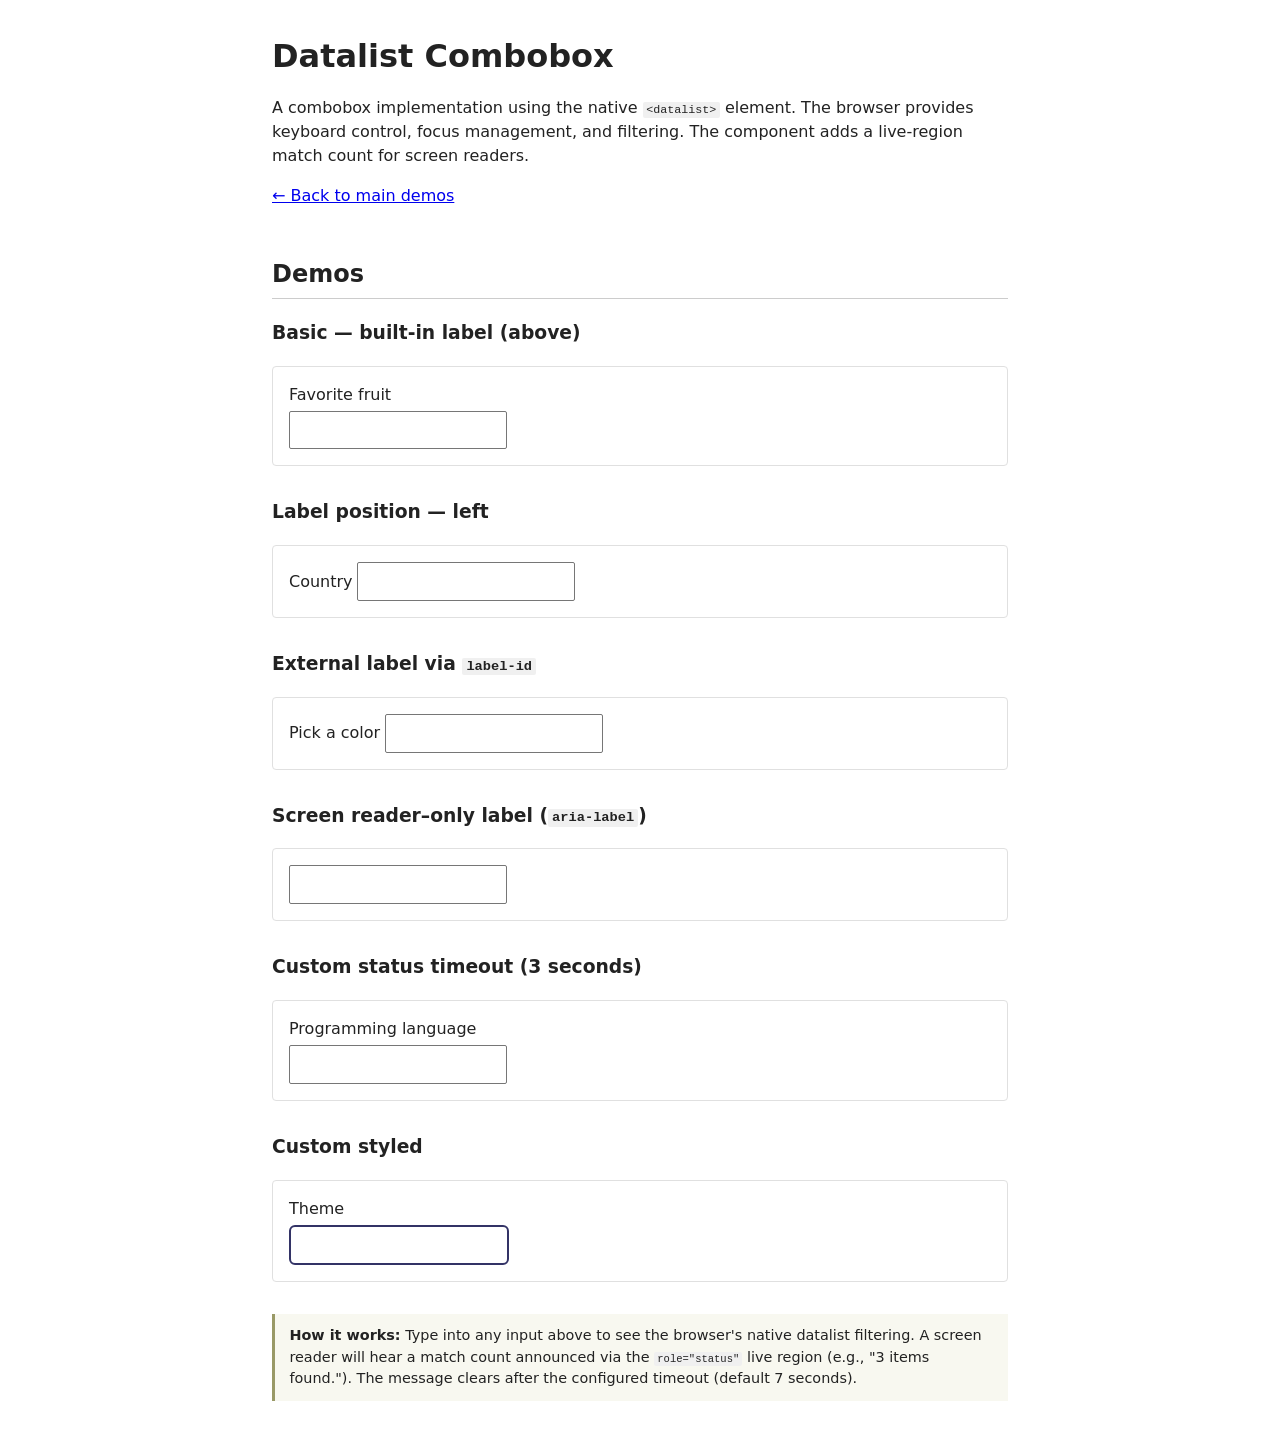
==== datalist-combobox/index.html @ 15a47439 "* initial commit (mostly created by claude.ai), ideation by Rich Caloggero." ====
<!DOCTYPE html>
<html lang="en">
<head>
  <meta charset="UTF-8">
  <meta name="viewport" content="width=device-width, initial-scale=1.0">
  <title>Datalist Combobox — Demo</title>
  <script type="module" src="combobox.js"></script>
  <style>
    *, *::before, *::after { box-sizing: border-box; }
    body {
      font-family: system-ui, -apple-system, sans-serif;
      max-width: 48em;
      margin: 2em auto;
      padding: 0 1em;
      line-height: 1.5;
      color: #222;
    }
    h1 { margin-bottom: 0.5em; }
    h2 { margin-top: 2em; border-bottom: 1px solid #ccc; padding-bottom: 0.25em; }
    section { margin-bottom: 2em; }
    .demo { padding: 1em; border: 1px solid #e0e0e0; border-radius: 4px; }
    .demo + .demo { margin-top: 1em; }
    code { background: #f0f0f0; padding: 0.1em 0.3em; border-radius: 2px; font-size: 0.9em; }
    .note {
      margin-top: 1em;
      padding: 0.75em 1em;
      background: #f8f8f0;
      border-left: 3px solid #996;
      font-size: 0.9em;
    }

    .styled-combo {
      --ac-combobox-border: 2px solid #336;
      --ac-combobox-border-radius: 6px;
      --ac-combobox-focus-outline: 2px solid #66a;
    }
  </style>
</head>
<body>
  <h1>Datalist Combobox</h1>
  <p>
    A combobox implementation using the native <code>&lt;datalist&gt;</code> element.
    The browser provides keyboard control, focus management, and filtering.
    The component adds a live-region match count for screen readers.
  </p>
  <p><a href="../index.html">&larr; Back to main demos</a></p>

  <h2>Demos</h2>

  <section>
    <h3>Basic &mdash; built-in label (above)</h3>
    <div class="demo">
      <ac-combobox label="Favorite fruit">
        <option value="apple">Apple</option>
        <option value="banana">Banana</option>
        <option value="cherry">Cherry</option>
        <option value="grape">Grape</option>
        <option value="mango">Mango</option>
        <option value="orange">Orange</option>
        <option value="peach">Peach</option>
        <option value="strawberry">Strawberry</option>
      </ac-combobox>
    </div>
  </section>

  <section>
    <h3>Label position &mdash; left</h3>
    <div class="demo">
      <ac-combobox label="Country" label-position="left">
        <option value="ca">Canada</option>
        <option value="fr">France</option>
        <option value="de">Germany</option>
        <option value="jp">Japan</option>
        <option value="uk">United Kingdom</option>
        <option value="us">United States</option>
      </ac-combobox>
    </div>
  </section>

  <section>
    <h3>External label via <code>label-id</code></h3>
    <div class="demo">
      <label id="ext-label">Pick a color</label>
      <ac-combobox label-id="ext-label">
        <option value="red">Red</option>
        <option value="green">Green</option>
        <option value="blue">Blue</option>
        <option value="yellow">Yellow</option>
      </ac-combobox>
    </div>
  </section>

  <section>
    <h3>Screen reader&ndash;only label (<code>aria-label</code>)</h3>
    <div class="demo">
      <ac-combobox aria-label="Search cities">
        <option value="berlin">Berlin</option>
        <option value="london">London</option>
        <option value="paris">Paris</option>
        <option value="tokyo">Tokyo</option>
        <option value="new-york">New York</option>
      </ac-combobox>
    </div>
  </section>

  <section>
    <h3>Custom status timeout (3 seconds)</h3>
    <div class="demo">
      <ac-combobox label="Programming language" status-timeout="3">
        <option value="js">JavaScript</option>
        <option value="py">Python</option>
        <option value="rs">Rust</option>
        <option value="go">Go</option>
        <option value="ts">TypeScript</option>
        <option value="java">Java</option>
        <option value="cs">C#</option>
        <option value="rb">Ruby</option>
      </ac-combobox>
    </div>
  </section>

  <section>
    <h3>Custom styled</h3>
    <div class="demo">
      <ac-combobox class="styled-combo" label="Theme">
        <option value="light">Light</option>
        <option value="dark">Dark</option>
        <option value="auto">System default</option>
      </ac-combobox>
    </div>
  </section>

  <div class="note">
    <strong>How it works:</strong> Type into any input above to see the browser's native datalist filtering.
    A screen reader will hear a match count announced via the <code>role="status"</code> live region
    (e.g., "3 items found."). The message clears after the configured timeout (default 7 seconds).
  </div>
</body>
</html>
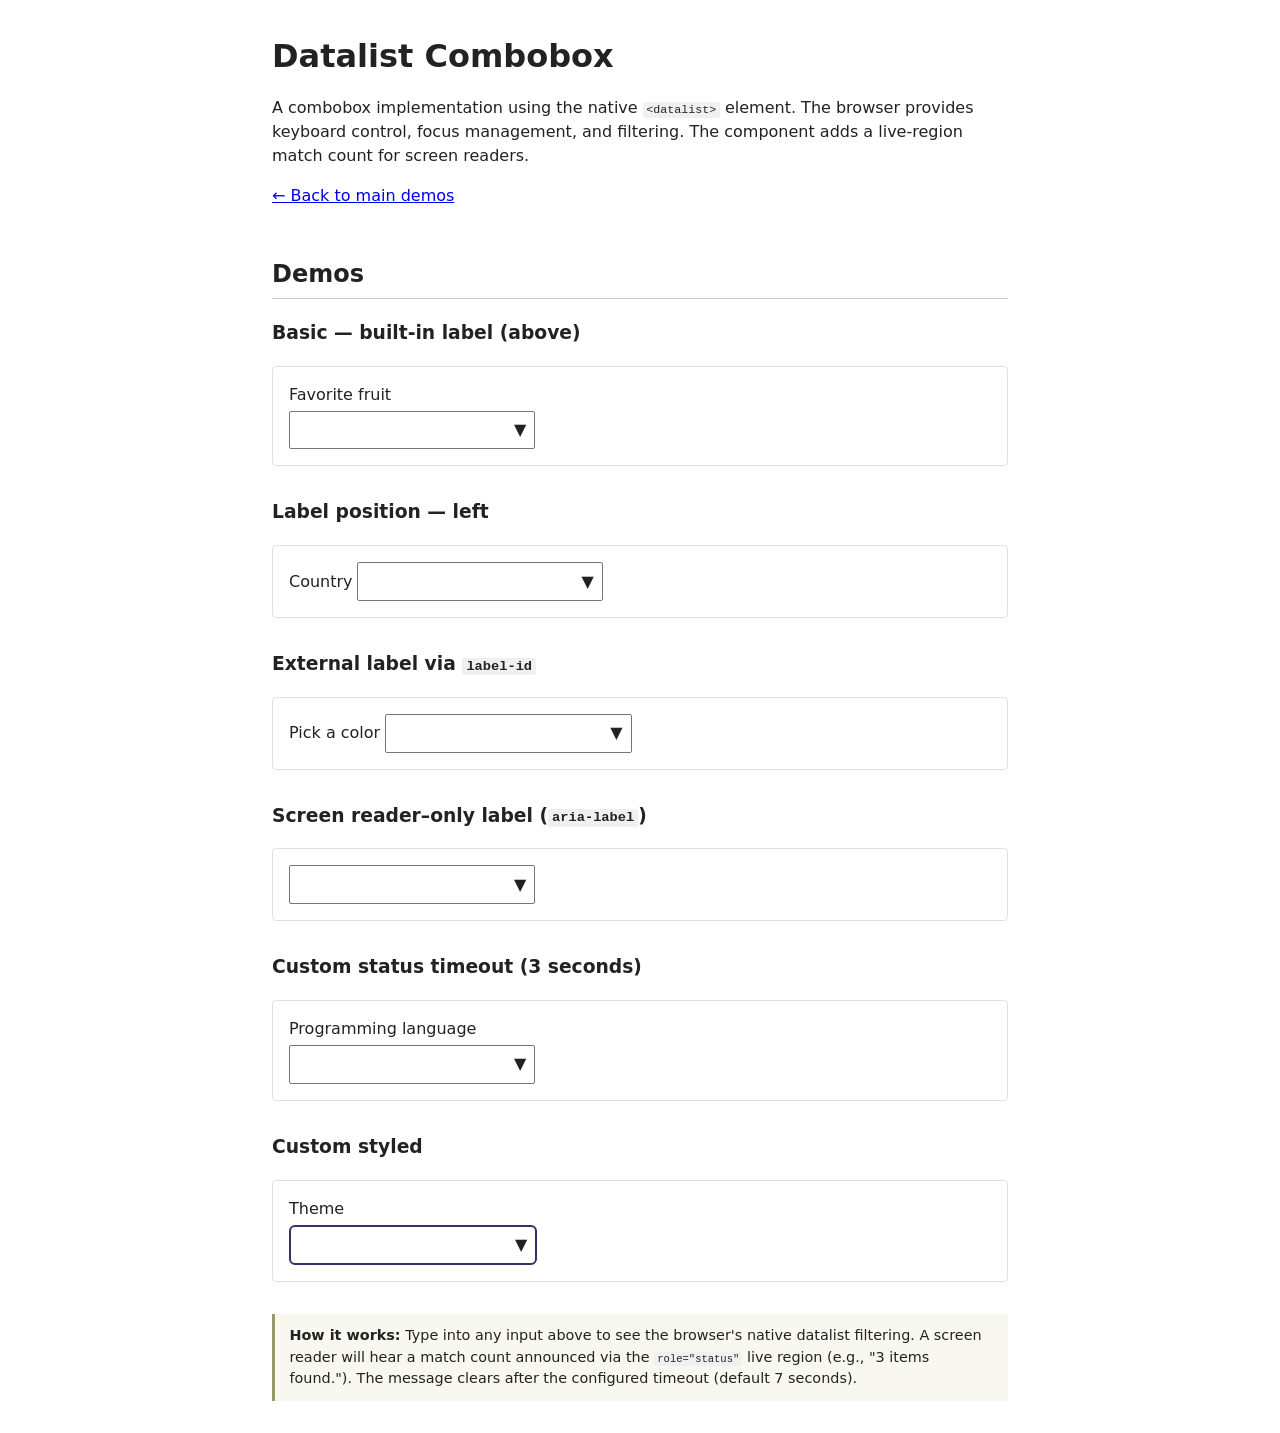
==== commit 89056343: "* hardening: claude fixed several security and hygenic mistakes" ====
--- a/datalist-combobox/index.html
+++ b/datalist-combobox/index.html
@@ -3,6 +3,7 @@
 <head>
   <meta charset="UTF-8">
   <meta name="viewport" content="width=device-width, initial-scale=1.0">
+  <meta http-equiv="Content-Security-Policy" content="default-src 'self'; style-src 'self' 'unsafe-inline'; script-src 'self'; base-uri 'self'; object-src 'none'; frame-ancestors 'none'">
   <title>Datalist Combobox — Demo</title>
   <script type="module" src="combobox.js"></script>
   <style>
